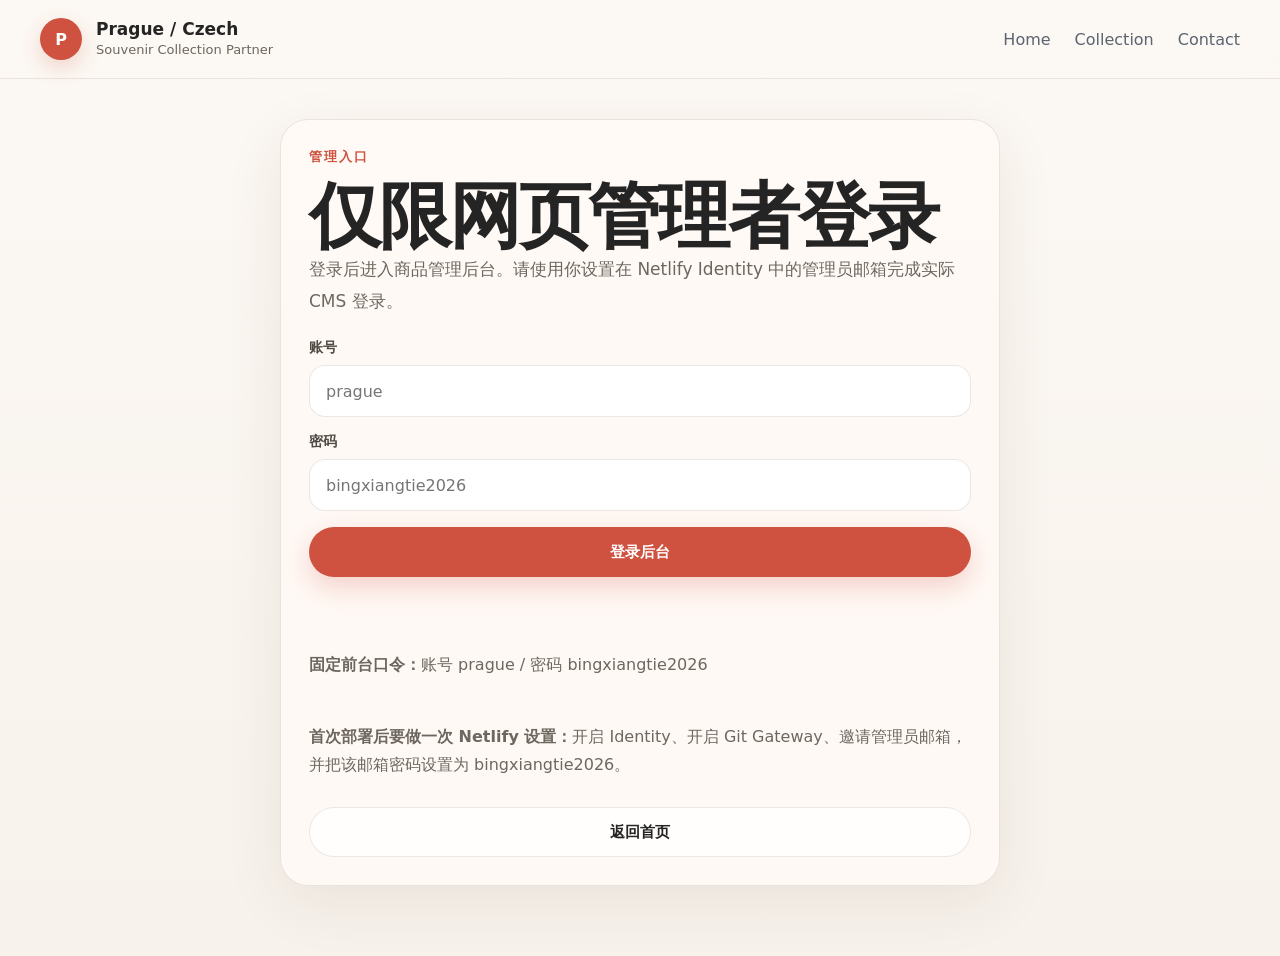
==== my.html @ cffbc2c3 "Add files via upload" ====
<!DOCTYPE html>
<html lang="zh-CN">
<head>
  <meta charset="UTF-8">
  <meta name="viewport" content="width=device-width, initial-scale=1.0">
  <title>我的 · Prague / Czech Souvenir Collection Partner</title>
  <link rel="stylesheet" href="styles.css">
  <script src="https://identity.netlify.com/v1/netlify-identity-widget.js"></script>
  <script src="admin/admin-auth.js"></script>
</head>
<body class="login-body">
<header>
  <div class="wrap nav">
    <a class="brand" href="index.html"><div class="badge">P</div><div><strong>Prague / Czech</strong><small>Souvenir Collection Partner</small></div></a>
    <nav>
      <a href="index.html">Home</a>
      <a href="index.html#collection">Collection</a>
      <a href="index.html#contact">Contact</a>
    </nav>
  </div>
</header>
<main class="login-main wrap">
  <section class="login-card panel">
    <p class="eyebrow">管理入口</p>
    <h1>仅限网页管理者登录</h1>
    <p class="lead">登录后进入商品管理后台。请使用你设置在 Netlify Identity 中的管理员邮箱完成实际 CMS 登录。</p>
    <form class="login-form" data-admin-login-form>
      <label>
        <span>账号</span>
        <input type="text" name="username" autocomplete="username" placeholder="prague" required>
      </label>
      <label>
        <span>密码</span>
        <input type="password" name="password" autocomplete="current-password" placeholder="bingxiangtie2026" required>
      </label>
      <button class="btn btn-primary" type="submit">登录后台</button>
      <p class="form-status" data-login-status></p>
    </form>
    <div class="login-help">
      <p><strong>固定前台口令：</strong>账号 prague / 密码 bingxiangtie2026</p>
      <p><strong>首次部署后要做一次 Netlify 设置：</strong>开启 Identity、开启 Git Gateway、邀请管理员邮箱，并把该邮箱密码设置为 bingxiangtie2026。</p>
      <a class="btn btn-secondary" href="index.html">返回首页</a>
    </div>
  </section>
</main>
<script src="js/login.js"></script>
</body>
</html>
---- styles.css ----
:root{
  --bg:#f7f2ec;
  --text:#242424;
  --muted:#6d675f;
  --accent:#cf5140;
  --line:rgba(50,35,20,.10);
  --shadow:0 18px 60px rgba(73,48,22,.08);
  --white:#fff;
}
*{box-sizing:border-box}
html{scroll-behavior:smooth}
body{margin:0;font-family:Inter,ui-sans-serif,system-ui,-apple-system,BlinkMacSystemFont,"Segoe UI",sans-serif;color:var(--text);background:linear-gradient(180deg,#fcf8f3 0%,var(--bg) 100%)}
img{display:block;max-width:100%}
a{color:inherit}
.wrap{width:min(1200px,calc(100% - 32px));margin:0 auto}
header{position:sticky;top:0;z-index:40;background:rgba(252,248,243,.88);backdrop-filter:blur(14px);border-bottom:1px solid var(--line)}
.nav{min-height:78px;display:flex;align-items:center;justify-content:space-between;gap:18px}
.brand{text-decoration:none;color:inherit;display:flex;align-items:center;gap:14px;min-width:0}
.badge{width:42px;height:42px;border-radius:999px;background:var(--accent);color:#fff;display:grid;place-items:center;font-weight:800;box-shadow:0 8px 20px rgba(207,81,64,.22);flex:0 0 auto}
.brand strong{display:block;font-size:17px;line-height:1.05}
.brand small{display:block;margin-top:4px;color:var(--muted);font-size:13px}
nav{display:flex;gap:24px;align-items:center;flex-wrap:wrap}
nav a{text-decoration:none;color:#5b6470;font-weight:500}
.nav-admin{display:inline-flex;align-items:center;justify-content:center;min-height:40px;padding:0 16px;border-radius:999px;background:#fff;border:1px solid var(--line);font-weight:700;color:var(--text)}
.hero{padding:18px 0 28px}
.hero-shell{position:relative;overflow:hidden;border-radius:34px;border:1px solid var(--line);box-shadow:var(--shadow);background:#fff}
.hero-bg{height:660px;background-image:linear-gradient(90deg, rgba(252,248,243,.96) 0%, rgba(252,248,243,.90) 34%, rgba(252,248,243,.48) 60%, rgba(252,248,243,.08) 84%), url('assets/hero_bg.jpg');background-size:cover;background-position:right center}
.hero-content{position:absolute;inset:0;padding:68px 52px;display:flex;flex-direction:column;align-items:flex-start;max-width:760px}
.eyebrow{margin:0 0 16px;color:var(--accent);font-size:13px;font-weight:800;letter-spacing:.16em;text-transform:uppercase}
.hero h1,.category-page h1,.login-card h1{margin:0;font-family:Georgia,'Times New Roman',serif;font-size:clamp(40px,6vw,72px);line-height:.98;letter-spacing:-.03em;max-width:700px}
.sub{margin:18px 0 0;font-size:18px;line-height:1.85;color:#5d645f;max-width:670px}
.hero-points{margin-top:22px;display:flex;gap:10px;flex-wrap:wrap}
.hero-points span,.mini-points li{display:inline-flex;align-items:center;padding:8px 12px;border-radius:999px;background:rgba(255,255,255,.82);border:1px solid var(--line);font-size:13px;font-weight:700;color:#4f4a43}
.hero-actions{margin-top:26px;display:flex;gap:14px;flex-wrap:wrap}
.btn{display:inline-flex;align-items:center;justify-content:center;min-height:50px;padding:0 22px;border-radius:999px;text-decoration:none;font-weight:700;border:1px solid transparent;cursor:pointer;font-size:15px}
.btn-primary{background:var(--accent);color:#fff;box-shadow:0 10px 28px rgba(207,81,64,.24)}
.btn-primary:disabled{opacity:.7;cursor:wait}
.btn-secondary{background:rgba(255,255,255,.82);color:var(--text);border-color:var(--line)}
.intro{padding:40px 0 24px}
.panel{background:rgba(255,250,245,.9);border:1px solid var(--line);border-radius:28px;padding:28px;box-shadow:var(--shadow)}
.why{text-align:center}
.why h2,.offer h2,.contact h2,.category-page h1{margin:0 0 14px;font-family:Georgia,'Times New Roman',serif;font-size:54px;line-height:1.04}
.why .lead,.offer .lead,.contact .lead,.category-page .lead,.login-card .lead{margin:0;color:var(--muted);font-size:17px;line-height:1.9}
.why-grid,.offer-grid{display:grid;grid-template-columns:repeat(3,minmax(0,1fr));gap:18px;margin-top:26px}
.value,.offer-item{background:#fff;border:1px solid var(--line);border-radius:24px;padding:22px;box-shadow:var(--shadow);text-align:left}
.value strong,.offer-item strong{display:block;font-size:20px;margin-bottom:8px}
.value span,.offer-item span{color:var(--muted);line-height:1.75}
.offer{padding:22px 0 8px;text-align:center}
.collection-section{padding:28px 0 28px}
.section-head{display:flex;align-items:flex-end;justify-content:space-between;gap:22px;margin-bottom:18px}
.section-head h3{margin:6px 0 10px;font-family:Georgia,'Times New Roman',serif;font-size:40px}
.section-copy{margin:0;color:var(--muted);font-size:17px;line-height:1.8;max-width:780px}
.mini-points{list-style:none;padding:0;margin:16px 0 0;display:flex;gap:10px;flex-wrap:wrap}
.see-all{display:inline-flex;align-items:center;gap:8px;padding:12px 16px;border-radius:999px;background:#fff;border:1px solid var(--line);text-decoration:none;font-weight:700;white-space:nowrap}
.grid{display:grid;grid-template-columns:repeat(5,minmax(0,1fr));gap:18px}
.card{overflow:hidden;background:rgba(255,251,247,.96);border:1px solid var(--line);border-radius:24px;box-shadow:var(--shadow);height:100%}
.img{aspect-ratio:1/1;background:#f2ede7;display:flex;align-items:center;justify-content:center;padding:14px}
.img img{width:100%;height:100%;object-fit:contain}
.body{padding:16px}
.pill{display:inline-flex;padding:6px 10px;border-radius:999px;background:#f2e4d8;color:#a83d2f;font-size:12px;font-weight:800;letter-spacing:.08em;text-transform:uppercase;margin-bottom:10px}
.card h3{margin:0;font-size:18px;line-height:1.35}
.card-note{margin:10px 0 0;color:var(--muted);font-size:14px;line-height:1.7}
.contact{padding:30px 0 46px;text-align:center}
.contact-box{margin-top:18px;display:grid;grid-template-columns:repeat(2,minmax(0,1fr));gap:18px}
.contact-box--3{grid-template-columns:repeat(3,minmax(0,1fr))}
.contact-item{padding:20px;border:1px solid var(--line);border-radius:20px;background:#fff;box-shadow:var(--shadow);text-align:left}
.contact-item small{display:block;color:var(--muted);margin-bottom:8px}
.contact-item div,.contact-item div a{font-size:20px;font-weight:700;text-decoration:none}
.contact-item p{margin:10px 0 0;color:var(--muted);font-size:14px;line-height:1.75}
.category-page{padding:38px 0 48px}
.category-hero{margin-bottom:24px}
.category-grid{margin-top:24px}
.empty-state{padding:30px 0 48px}
.load-error{padding:22px 24px;background:#fff;border:1px dashed rgba(207,81,64,.35);border-radius:20px;color:#7a4b40}
.login-body{min-height:100vh}
.login-main{padding:40px 0 70px}
.login-card{max-width:720px;margin:0 auto}
.login-form{display:grid;gap:16px;margin-top:22px}
.login-form label{display:grid;gap:8px;text-align:left}
.login-form span{font-size:14px;font-weight:700;color:#4f4a43}
.login-form input{min-height:52px;border:1px solid var(--line);border-radius:16px;padding:0 16px;font:inherit;background:#fff}
.form-status{min-height:24px;margin:0;color:#a83d2f;font-size:14px;line-height:1.6}
.login-help{display:grid;gap:12px;margin-top:18px;color:var(--muted);line-height:1.75}
footer{padding:24px 0 44px;color:var(--muted);text-align:center}
@media(max-width:1180px){.grid{grid-template-columns:repeat(3,minmax(0,1fr))}}
@media(max-width:920px){
  nav{gap:14px}
  .hero-bg{height:720px;background-position:68% center}
  .hero-content{padding:34px 24px;max-width:100%}
  .why-grid,.offer-grid{grid-template-columns:1fr}
  .contact-box,.contact-box--3{grid-template-columns:1fr}
  .why h2,.offer h2,.contact h2,.category-page h1{font-size:42px}
  .section-head{flex-direction:column;align-items:flex-start}
}
@media(max-width:820px){
  .nav{min-height:unset;padding:14px 0}
  nav{display:flex;justify-content:flex-end}
  nav a:not(.nav-admin){display:none}
  .grid{grid-template-columns:repeat(2,minmax(0,1fr))}
}
@media(max-width:540px){
  .wrap{width:min(100% - 20px, 1200px)}
  .grid{grid-template-columns:1fr}
  .hero h1,.login-card h1{font-size:46px}
  .hero-shell{border-radius:26px}
  .panel{padding:22px}
}
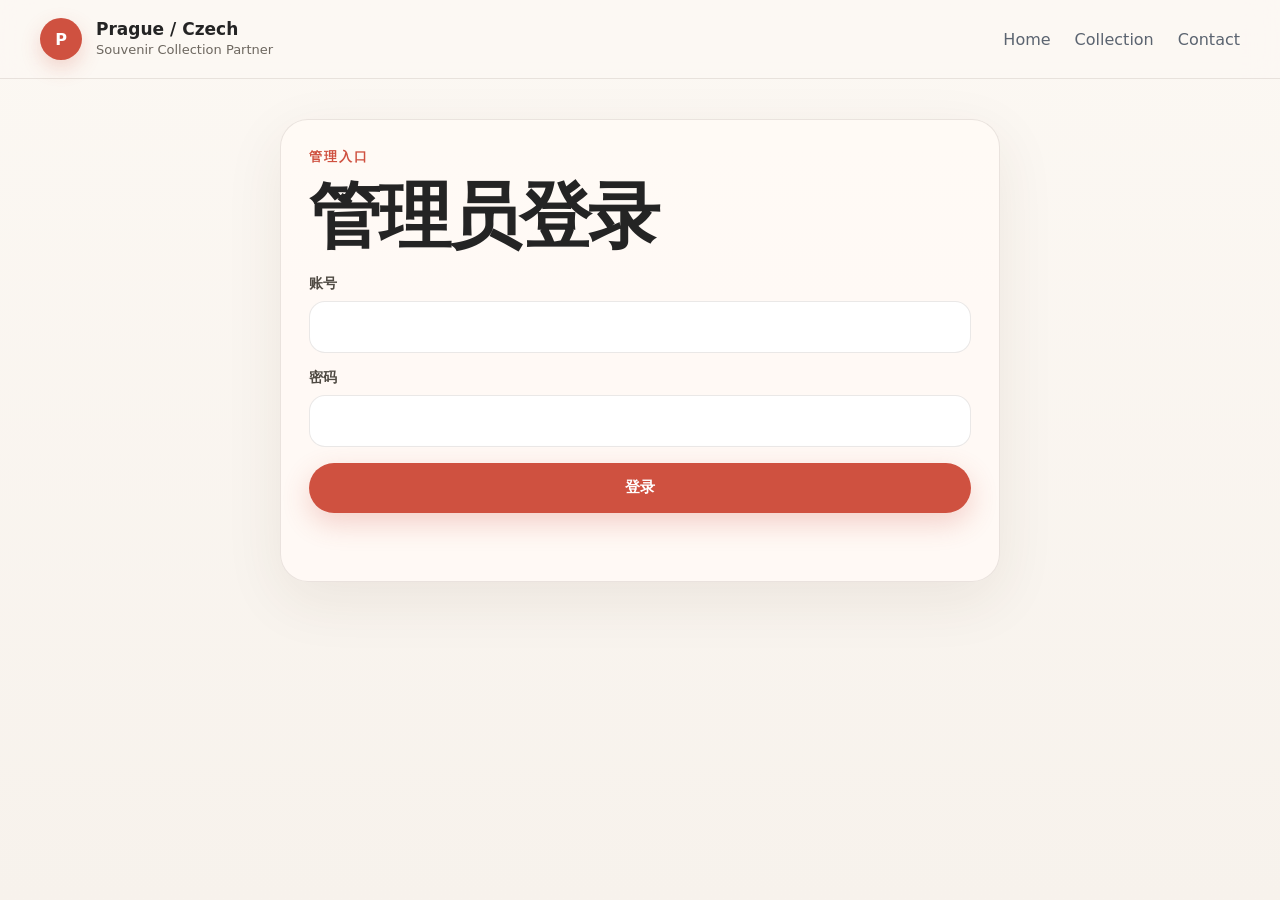
==== commit 56aaac30: "Update my.html" ====
--- a/my.html
+++ b/my.html
@@ -3,46 +3,39 @@
 <head>
   <meta charset="UTF-8">
   <meta name="viewport" content="width=device-width, initial-scale=1.0">
-  <title>我的 · Prague / Czech Souvenir Collection Partner</title>
+  <title>管理员登录 · Prague / Czech Souvenir Collection Partner</title>
   <link rel="stylesheet" href="styles.css">
-  <script src="https://identity.netlify.com/v1/netlify-identity-widget.js"></script>
-  <script src="admin/admin-auth.js"></script>
 </head>
 <body class="login-body">
 <header>
   <div class="wrap nav">
-    <a class="brand" href="index.html"><div class="badge">P</div><div><strong>Prague / Czech</strong><small>Souvenir Collection Partner</small></div></a>
+    <a class="brand" href="/"><div class="badge">P</div><div><strong>Prague / Czech</strong><small>Souvenir Collection Partner</small></div></a>
     <nav>
-      <a href="index.html">Home</a>
-      <a href="index.html#collection">Collection</a>
-      <a href="index.html#contact">Contact</a>
+      <a href="/">Home</a>
+      <a href="/#collection">Collection</a>
+      <a href="/#contact">Contact</a>
     </nav>
   </div>
 </header>
 <main class="login-main wrap">
   <section class="login-card panel">
     <p class="eyebrow">管理入口</p>
-    <h1>仅限网页管理者登录</h1>
-    <p class="lead">登录后进入商品管理后台。请使用你设置在 Netlify Identity 中的管理员邮箱完成实际 CMS 登录。</p>
+    <h1>管理员登录</h1>
     <form class="login-form" data-admin-login-form>
       <label>
         <span>账号</span>
-        <input type="text" name="username" autocomplete="username" placeholder="prague" required>
+        <input type="text" name="username" autocomplete="username" required>
       </label>
       <label>
         <span>密码</span>
-        <input type="password" name="password" autocomplete="current-password" placeholder="bingxiangtie2026" required>
+        <input type="password" name="password" autocomplete="current-password" required>
       </label>
-      <button class="btn btn-primary" type="submit">登录后台</button>
+      <button class="btn btn-primary" type="submit">登录</button>
       <p class="form-status" data-login-status></p>
     </form>
-    <div class="login-help">
-      <p><strong>固定前台口令：</strong>账号 prague / 密码 bingxiangtie2026</p>
-      <p><strong>首次部署后要做一次 Netlify 设置：</strong>开启 Identity、开启 Git Gateway、邀请管理员邮箱，并把该邮箱密码设置为 bingxiangtie2026。</p>
-      <a class="btn btn-secondary" href="index.html">返回首页</a>
-    </div>
   </section>
 </main>
+<script src="admin/admin-auth.js"></script>
 <script src="js/login.js"></script>
 </body>
 </html>
